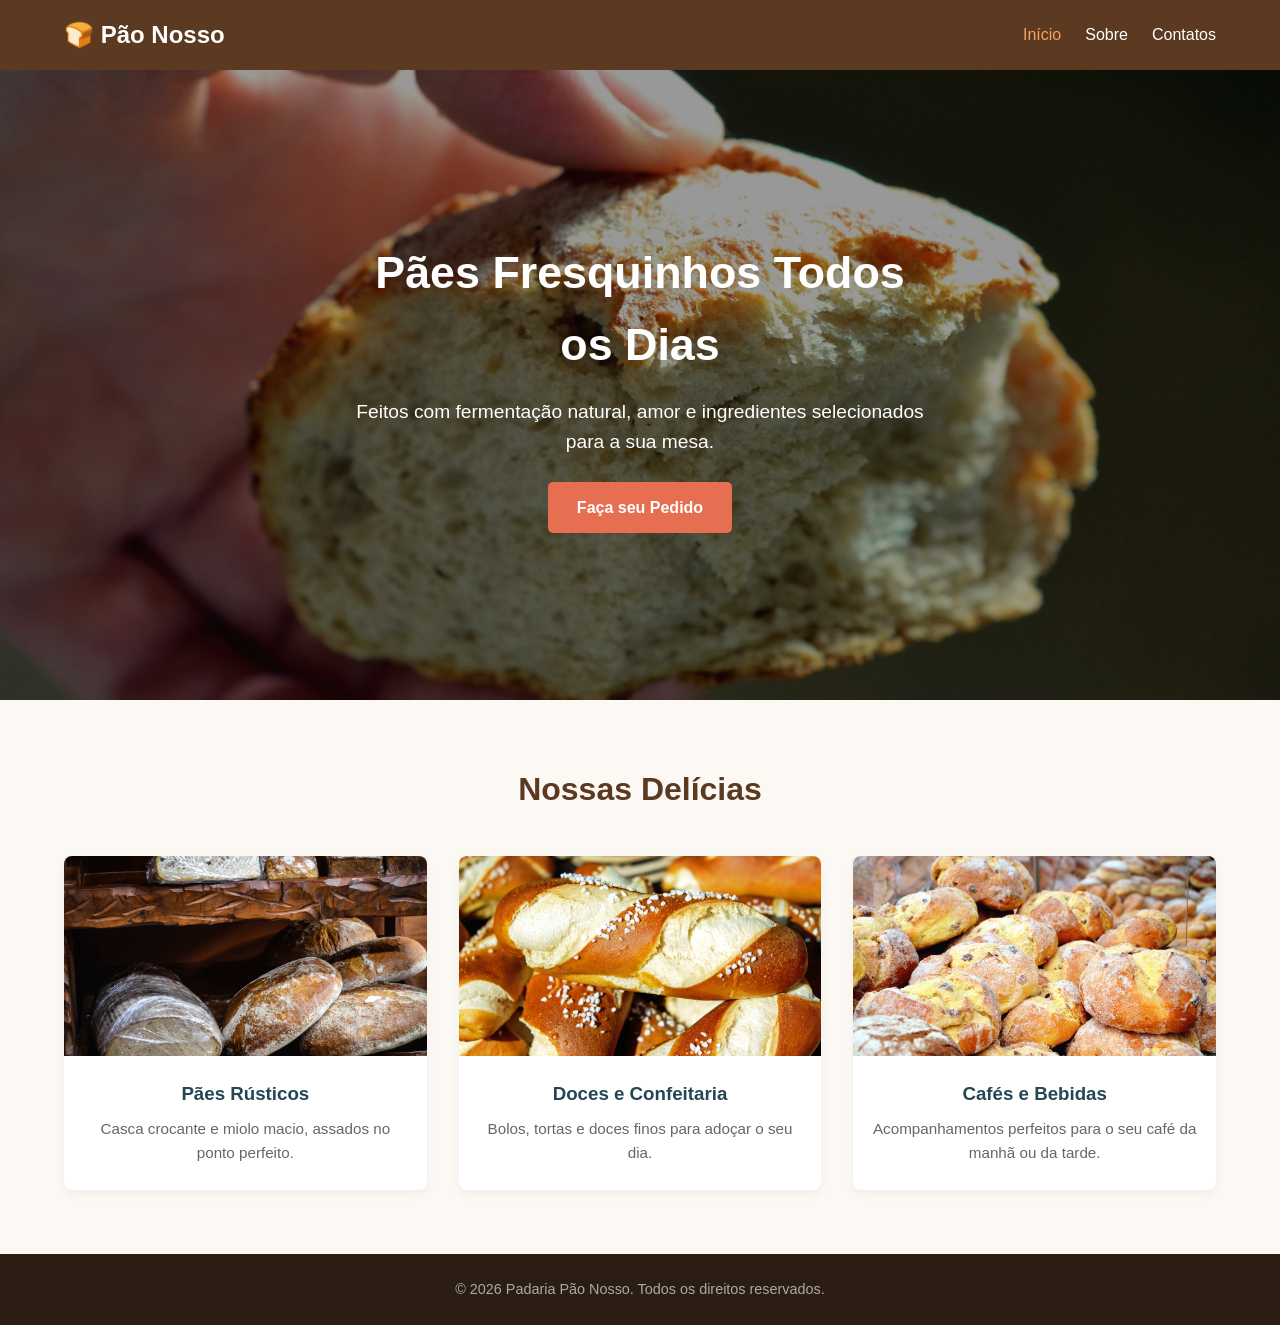
==== index.html @ d313a7b6 "Add files via upload" ====
<!DOCTYPE html>
<html lang="pt-BR">
<head>
    <meta charset="UTF-8">
    <meta name="viewport" content="width=device-width, initial-scale=1.0">
    <title>Padaria Artesanal - Sabor e Tradição</title>
    <link rel="stylesheet" href="css/style.css">
</head>
<body>
    <!-- Cabeçalho e Navegação -->
    <header>
        <div class="logo">🍞 Pão Nosso</div>
        <nav>
            <ul>
                <li><a href="index.html" class="active">Início</a></li>
                <li><a href="paginas/sobre.html">Sobre</a></li>
                <li><a href="paginas/contatos.html">Contatos</a></li>
            </ul>
        </nav>
    </header>

    <!-- Seção Principal (Hero) -->
    <section class="hero" style="background-image: url('img/pixnio-3781x2720.jpeg');">
        <div class="hero-content">
            <h1>Pães Fresquinhos Todos os Dias</h1>
            <p>Feitos com fermentação natural, amor e ingredientes selecionados para a sua mesa.</p>
            <a href="paginas/contatos.html" class="btn">Faça seu Pedido</a>
        </div>
    </section>

    <!-- Seção de Destaques / Produtos -->
    <section class="produtos">
        <h2>Nossas Delícias</h2>
        <div class="cards-grid">
            <div class="card">
                <img src="img/pixnio-4288x2840.jpeg" alt="Pão Artesanal">
                <h3>Pães Rústicos</h3>
                <p>Casca crocante e miolo macio, assados no ponto perfeito.</p>
            </div>
            <div class="card">
                <img src="img/pixnio-4651x3080.jpeg" alt="Doces e Salgados">
                <h3>Doces e Confeitaria</h3>
                <p>Bolos, tortas e doces finos para adoçar o seu dia.</p>
            </div>
            <div class="card">
                <img src="img/pixnio-5182x3182.jpeg" alt="Café Especial">
                <h3>Cafés e Bebidas</h3>
                <p>Acompanhamentos perfeitos para o seu café da manhã ou da tarde.</p>
            </div>
        </div>
    </section>

    <!-- Rodapé -->
    <footer>
        <p>&copy; 2026 Padaria Pão Nosso. Todos os direitos reservados.</p>
    </footer>

    <script src="js/script.js"></script>
</body>
</html>
---- css/style.css ----
/* Configurações Globais */
* {
    margin: 0;
    padding: 0;
    box-sizing: border-box;
    font-family: 'Segoe UI', Tahoma, Geneva, Verdana, sans-serif;
}

body {
    background-color: #fcf9f5;
    color: #333;
    line-height: 1.6;
}

/* Cabeçalho e Navegação */
header {
    background-color: #5c3a21;
    color: #fff;
    display: flex;
    justify-content: space-between;
    align-items: center;
    padding: 1rem 5%;
    position: sticky;
    top: 0;
    z-index: 1000;
}

header .logo {
    font-size: 1.5rem;
    font-weight: bold;
}

header nav ul {
    list-style: none;
    display: flex;
    gap: 1.5rem;
}

header nav ul li a {
    color: #fff;
    text-decoration: none;
    font-weight: 500;
    transition: color 0.3s;
}

header nav ul li a:hover,
header nav ul li a.active {
    color: #f4a261;
}

/* Seção Principal (Hero) */
.hero {
    height: 70vh;
    background-size: cover;
    background-position: center;
    display: flex;
    align-items: center;
    justify-content: center;
    text-align: center;
    color: #fff;
    position: relative;
}

.hero::after {
    content: '';
    position: absolute;
    top: 0;
    left: 0;
    width: 100%;
    height: 100%;
    background: rgba(0, 0, 0, 0.4);
}

.hero-content {
    position: relative;
    z-index: 1;
    max-width: 600px;
    padding: 0 1rem;
}

.hero-content h1 {
    font-size: 2.8rem;
    margin-bottom: 1rem;
}

.hero-content p {
    font-size: 1.2rem;
    margin-bottom: 1.5rem;
}

.btn {
    display: inline-block;
    background-color: #e76f51;
    color: #fff;
    padding: 0.8rem 1.8rem;
    border-radius: 5px;
    text-decoration: none;
    font-weight: bold;
    transition: background 0.3s;
}

.btn:hover {
    background-color: #d65f40;
}

/* Seção de Produtos / Destaques */
.produtos {
    padding: 4rem 5%;
    text-align: center;
}

.produtos h2 {
    font-size: 2rem;
    margin-bottom: 2.5rem;
    color: #5c3a21;
}

.cards-grid {
    display: grid;
    grid-template-columns: repeat(auto-fit, minmax(280px, 1fr));
    gap: 2rem;
}

.card {
    background: #fff;
    border-radius: 8px;
    overflow: hidden;
    box-shadow: 0 4px 10px rgba(0,0,0,0.05);
    transition: transform 0.3s;
}

.card:hover {
    transform: translateY(-5px);
}

.card img {
    width: 100%;
    height: 200px;
    object-fit: cover;
}

.card h3 {
    margin: 1rem 0 0.5rem;
    color: #264653;
}

.card p {
    padding: 0 1rem 1.5rem;
    color: #666;
    font-size: 0.95rem;
}

/* Rodapé */
footer {
    background-color: #2b1d14;
    color: #aaa;
    text-align: center;
    padding: 1.5rem;
    font-size: 0.9rem;
}
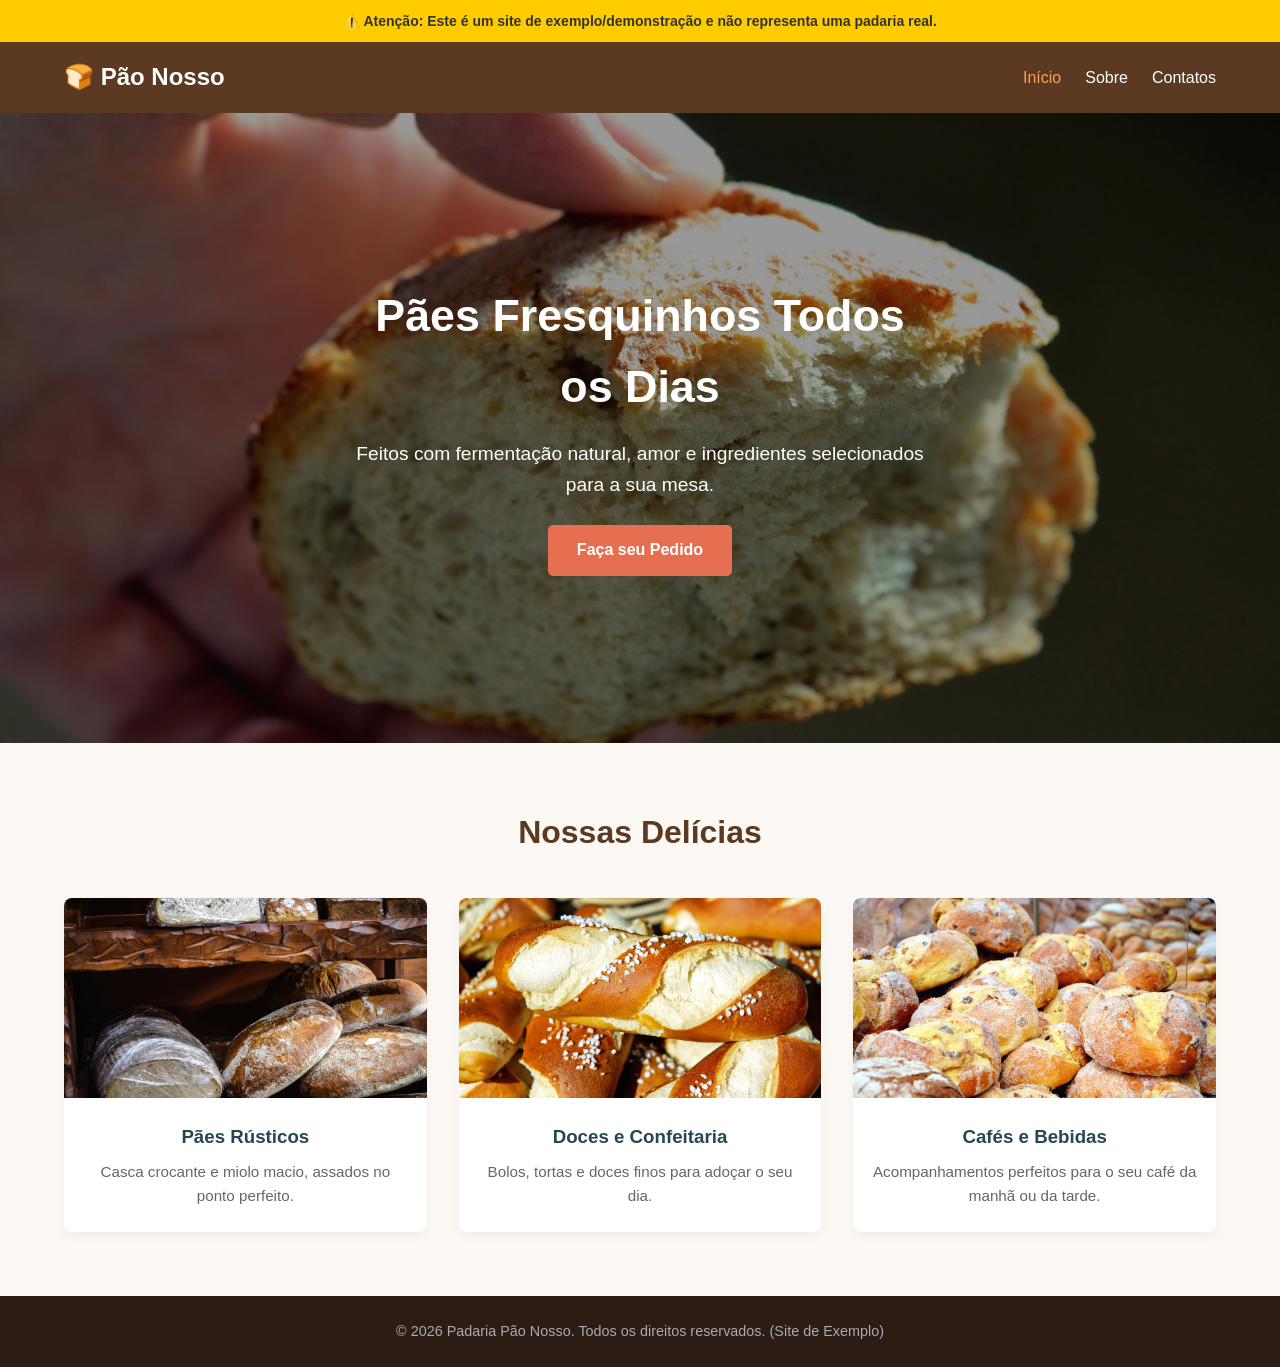
==== commit 5102ed4f: "Add demo site warning message to index.html Added a warning message indicating that this is a demo s" ====
--- a/index.html
+++ b/index.html
@@ -7,6 +7,11 @@
     <link rel="stylesheet" href="css/style.css">
 </head>
 <body>
+    <!-- Aviso de Site de Exemplo -->
+    <div style="background-color: #ffcc00; color: #333; text-align: center; padding: 10px; font-weight: bold; font-family: sans-serif; font-size: 14px;">
+        ⚠️ Atenção: Este é um site de exemplo/demonstração e não representa uma padaria real.
+    </div>
+
     <!-- Cabeçalho e Navegação -->
     <header>
         <div class="logo">🍞 Pão Nosso</div>
@@ -52,7 +57,7 @@
 
     <!-- Rodapé -->
     <footer>
-        <p>&copy; 2026 Padaria Pão Nosso. Todos os direitos reservados.</p>
+        <p>&copy; 2026 Padaria Pão Nosso. Todos os direitos reservados. (Site de Exemplo)</p>
     </footer>
 
     <script src="js/script.js"></script>
